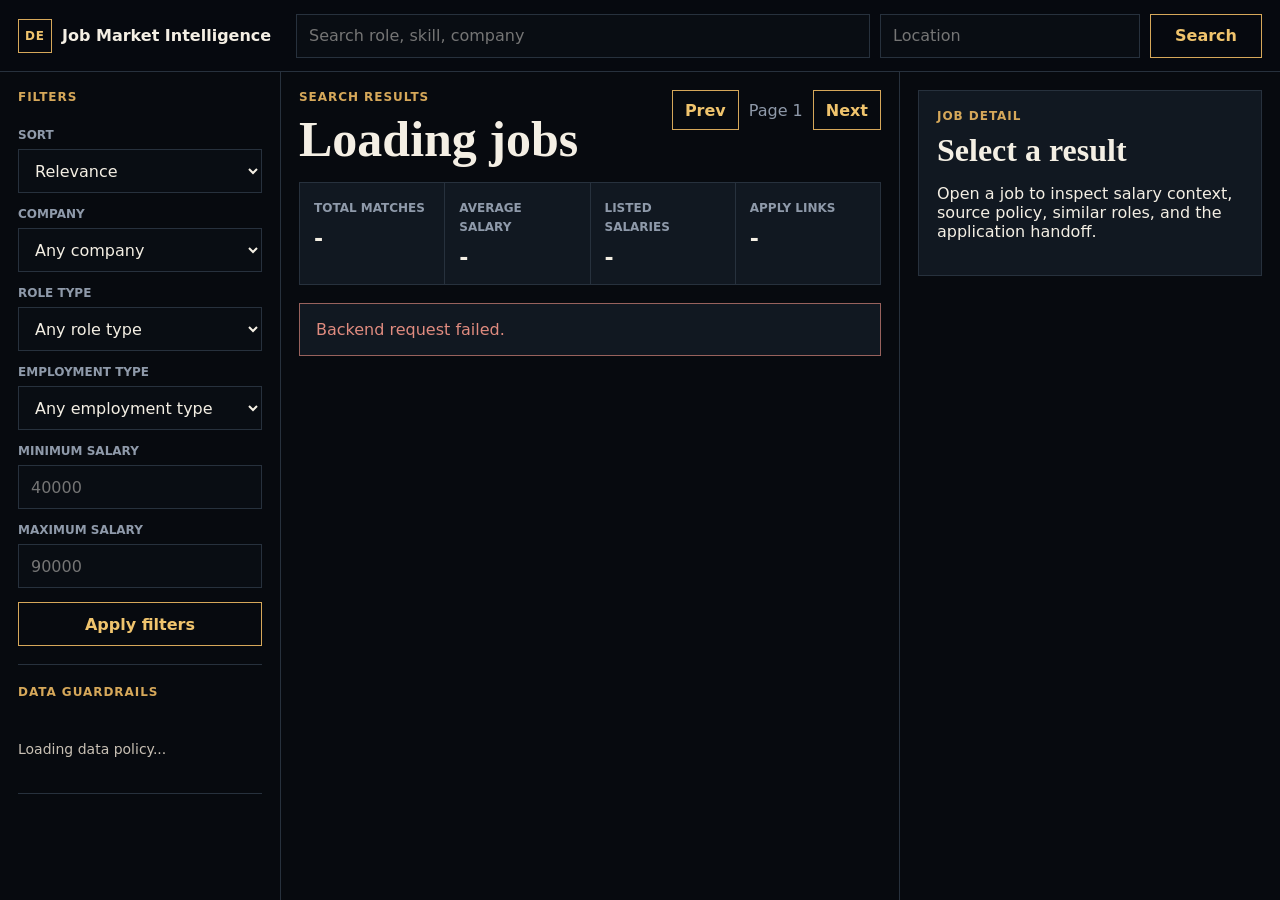
==== job-intelligence/results.html @ 81017dcb "Add frontend progress and decisions documentation" ====
<!doctype html>
<html lang="en">
<head>
  <meta charset="utf-8">
  <meta name="viewport" content="width=device-width, initial-scale=1">
  <title>Search Results | German Job Market Intelligence</title>
  <link rel="stylesheet" href="/job-intelligence/css/base.css">
  <link rel="stylesheet" href="/job-intelligence/css/results.css">
</head>
<body class="results-page">
  <header class="app-header">
    <a class="brand" href="/" aria-label="German Job Market Intelligence">
      <span class="brand-mark">DE</span>
      <span>Job Market Intelligence</span>
    </a>
    <form id="top-search-form" class="top-search" aria-label="Update search">
      <input id="query" name="q" type="search" autocomplete="off" placeholder="Search role, skill, company">
      <input id="location" name="location" type="search" autocomplete="off" placeholder="Location">
      <button type="submit">Search</button>
    </form>
  </header>

  <main class="results-layout">
    <aside class="filter-rail" aria-label="Search filters">
      <div class="rail-section">
        <p class="eyebrow">Filters</p>
        <label class="field">
          <span>Sort</span>
          <select id="sort">
            <option value="relevance">Relevance</option>
            <option value="salary_desc">Salary high to low</option>
            <option value="salary_asc">Salary low to high</option>
            <option value="posted_desc">Newest</option>
            <option value="company">Company</option>
            <option value="title">Title</option>
          </select>
        </label>
        <label class="field">
          <span>Company</span>
          <select id="company"><option value="">Any company</option></select>
        </label>
        <label class="field">
          <span>Role type</span>
          <select id="role-type"><option value="">Any role type</option></select>
        </label>
        <label class="field">
          <span>Employment type</span>
          <select id="employment-type"><option value="">Any employment type</option></select>
        </label>
        <label class="field">
          <span>Minimum salary</span>
          <input id="salary-min" type="number" min="0" step="1000" placeholder="40000">
        </label>
        <label class="field">
          <span>Maximum salary</span>
          <input id="salary-max" type="number" min="0" step="1000" placeholder="90000">
        </label>
        <button id="apply-filters" class="secondary-action" type="button">Apply filters</button>
      </div>

      <div class="rail-section source-note">
        <p class="eyebrow">Data guardrails</p>
        <p id="governance-note">Loading data policy...</p>
      </div>
    </aside>

    <section class="results-column" aria-live="polite">
      <div class="results-toolbar">
        <div>
          <p class="eyebrow" id="search-label">Search results</p>
          <h1 id="results-title">Loading jobs</h1>
        </div>
        <div class="pager">
          <button id="previous-page" type="button" aria-label="Previous page">Prev</button>
          <span id="page-label">Page 1</span>
          <button id="next-page" type="button" aria-label="Next page">Next</button>
        </div>
      </div>

      <div class="intelligence-strip" aria-label="Search intelligence">
        <article>
          <span>Total matches</span>
          <strong id="total-matches">-</strong>
        </article>
        <article>
          <span>Average salary</span>
          <strong id="average-salary">-</strong>
        </article>
        <article>
          <span>Listed salaries</span>
          <strong id="listed-salaries">-</strong>
        </article>
        <article>
          <span>Apply links</span>
          <strong id="apply-links">-</strong>
        </article>
      </div>

      <div id="status-message" class="status-message" hidden></div>
      <div id="job-list" class="job-list"></div>
    </section>

    <aside class="detail-panel" aria-label="Selected job detail">
      <div id="detail-empty" class="detail-empty">
        <p class="eyebrow">Job detail</p>
        <h2>Select a result</h2>
        <p>Open a job to inspect salary context, source policy, similar roles, and the application handoff.</p>
      </div>
      <div id="detail-content" hidden></div>
    </aside>
  </main>

  <script src="/job-intelligence/js/api.js" defer></script>
  <script src="/job-intelligence/js/results.js" defer></script>
</body>
</html>
---- job-intelligence/css/base.css ----
:root {
  color-scheme: dark;
  --bg: #070a0f;
  --bg-elevated: #0d121a;
  --panel: #111821;
  --panel-strong: #151d28;
  --line: #27313d;
  --line-bright: #3a4654;
  --text: #f4efe4;
  --text-soft: #c8c0b4;
  --muted: #8f9aaa;
  --amber: #d6a85a;
  --amber-strong: #f0c46d;
  --blue: #7fa7c9;
  --danger: #e08b7f;
  --success: #95c9a2;
  --shadow: rgba(0, 0, 0, 0.34);
  --serif: Georgia, "Times New Roman", serif;
  --sans: Inter, ui-sans-serif, system-ui, -apple-system, BlinkMacSystemFont, "Segoe UI", sans-serif;
}

* {
  box-sizing: border-box;
}

html {
  min-height: 100%;
  background: var(--bg);
}

body {
  min-height: 100%;
  margin: 0;
  background: var(--bg);
  color: var(--text);
  font-family: var(--sans);
  letter-spacing: 0;
}

a {
  color: inherit;
}

button,
input,
select {
  font: inherit;
}

button {
  cursor: pointer;
}

button:disabled {
  cursor: not-allowed;
  opacity: 0.45;
}

input,
select {
  width: 100%;
  min-height: 44px;
  border: 1px solid var(--line);
  background: #090d13;
  color: var(--text);
  padding: 0 12px;
  border-radius: 0;
  outline: none;
}

input:focus,
select:focus {
  border-color: var(--amber);
}

.brand {
  display: inline-flex;
  align-items: center;
  gap: 10px;
  color: var(--text);
  text-decoration: none;
  font-weight: 800;
}

.brand-mark {
  display: grid;
  width: 34px;
  height: 34px;
  place-items: center;
  border: 1px solid var(--amber);
  color: var(--amber-strong);
  font-size: 12px;
  letter-spacing: 0.08em;
}

.eyebrow {
  margin: 0 0 10px;
  color: var(--amber);
  font-size: 12px;
  font-weight: 800;
  letter-spacing: 0.08em;
  text-transform: uppercase;
}

.field {
  display: grid;
  gap: 7px;
}

.field span {
  color: var(--muted);
  font-size: 12px;
  font-weight: 800;
  text-transform: uppercase;
}

.primary-action,
.secondary-action {
  min-height: 44px;
  border: 1px solid var(--amber);
  background: var(--amber);
  color: #0c0b08;
  padding: 0 16px;
  font-weight: 900;
}

.secondary-action {
  background: transparent;
  color: var(--amber-strong);
}

.status-message {
  border: 1px solid var(--line);
  background: var(--panel);
  color: var(--text-soft);
  padding: 16px;
}

.status-message.error {
  border-color: rgba(224, 139, 127, 0.65);
  color: var(--danger);
}

@media (max-width: 680px) {
  .brand {
    font-size: 14px;
  }
}
---- job-intelligence/css/results.css ----
.results-page {
  min-height: 100vh;
}

.app-header {
  position: sticky;
  top: 0;
  z-index: 20;
  min-height: 72px;
  display: grid;
  grid-template-columns: 260px minmax(0, 1fr);
  gap: 18px;
  align-items: center;
  padding: 12px 18px;
  border-bottom: 1px solid var(--line);
  background: rgba(7, 10, 15, 0.96);
}

.top-search {
  display: grid;
  grid-template-columns: minmax(220px, 1fr) minmax(150px, 260px) 112px;
  gap: 10px;
}

.top-search button,
.pager button,
.job-open,
.apply-link {
  min-height: 40px;
  border: 1px solid var(--amber);
  background: transparent;
  color: var(--amber-strong);
  padding: 0 12px;
  font-weight: 850;
}

.results-layout {
  display: grid;
  grid-template-columns: 280px minmax(420px, 1fr) 380px;
  gap: 1px;
  min-height: calc(100vh - 72px);
  background: var(--line);
}

.filter-rail,
.results-column,
.detail-panel {
  background: var(--bg);
}

.filter-rail {
  padding: 18px;
}

.rail-section {
  display: grid;
  gap: 14px;
  border-bottom: 1px solid var(--line);
  padding-bottom: 18px;
  margin-bottom: 18px;
}

.source-note {
  color: var(--text-soft);
  font-size: 14px;
  line-height: 1.52;
}

.results-column {
  padding: 18px;
}

.results-toolbar {
  display: flex;
  justify-content: space-between;
  gap: 18px;
  align-items: start;
}

.results-toolbar h1 {
  margin: 0;
  font-family: var(--serif);
  font-size: clamp(30px, 4vw, 50px);
  line-height: 1;
  letter-spacing: 0;
}

.pager {
  display: inline-flex;
  align-items: center;
  gap: 10px;
  color: var(--muted);
  white-space: nowrap;
}

.intelligence-strip {
  display: grid;
  grid-template-columns: repeat(4, minmax(0, 1fr));
  gap: 1px;
  margin: 18px 0;
  border: 1px solid var(--line);
  background: var(--line);
}

.intelligence-strip article {
  min-height: 86px;
  background: var(--panel);
  padding: 14px;
}

.intelligence-strip span {
  color: var(--muted);
  font-size: 12px;
  font-weight: 850;
  text-transform: uppercase;
}

.intelligence-strip strong {
  display: block;
  margin-top: 10px;
  font-size: 22px;
}

.job-list {
  display: grid;
  gap: 10px;
}

.job-card {
  display: grid;
  gap: 12px;
  border: 1px solid var(--line);
  background: var(--panel);
  padding: 16px;
}

.job-card.active {
  border-color: var(--amber);
}

.job-head {
  display: flex;
  justify-content: space-between;
  gap: 18px;
  align-items: flex-start;
}

.job-title {
  margin: 0;
  font-family: var(--serif);
  font-size: 24px;
  line-height: 1.1;
}

.job-meta,
.job-description,
.match-reasons,
.salary-note {
  color: var(--text-soft);
  line-height: 1.48;
}

.job-meta {
  margin-top: 6px;
  font-size: 14px;
}

.salary-block {
  min-width: 152px;
  text-align: right;
}

.salary-label {
  display: block;
  color: var(--amber-strong);
  font-weight: 900;
}

.salary-type {
  color: var(--muted);
  font-size: 12px;
  text-transform: uppercase;
}

.tags,
.job-actions,
.detail-actions {
  display: flex;
  flex-wrap: wrap;
  gap: 8px;
}

.tag {
  display: inline-flex;
  min-height: 28px;
  align-items: center;
  border: 1px solid var(--line);
  color: var(--text-soft);
  padding: 0 8px;
  font-size: 12px;
}

.job-actions {
  justify-content: space-between;
  align-items: center;
  border-top: 1px solid var(--line);
  padding-top: 12px;
}

.detail-panel {
  position: sticky;
  top: 72px;
  height: calc(100vh - 72px);
  overflow: auto;
  padding: 18px;
}

.detail-empty,
.detail-card {
  border: 1px solid var(--line);
  background: var(--panel);
  padding: 18px;
}

.detail-empty h2,
.detail-card h2 {
  margin: 0;
  font-family: var(--serif);
  font-size: 32px;
  line-height: 1.08;
}

.detail-section {
  margin-top: 20px;
  border-top: 1px solid var(--line);
  padding-top: 16px;
}

.detail-section h3 {
  margin: 0 0 10px;
  color: var(--amber);
  font-size: 13px;
  text-transform: uppercase;
}

.detail-row {
  display: flex;
  justify-content: space-between;
  gap: 14px;
  padding: 9px 0;
  border-bottom: 1px solid rgba(39, 49, 61, 0.72);
}

.detail-row span {
  color: var(--muted);
}

.detail-row strong {
  text-align: right;
}

.similar-list {
  display: grid;
  gap: 8px;
}

.similar-item {
  border: 1px solid var(--line);
  background: #0a0f16;
  padding: 10px;
}

@media (max-width: 1180px) {
  .results-layout {
    grid-template-columns: 250px minmax(0, 1fr);
  }

  .detail-panel {
    grid-column: 1 / -1;
    position: static;
    height: auto;
  }
}

@media (max-width: 820px) {
  .app-header,
  .top-search,
  .results-layout,
  .intelligence-strip {
    grid-template-columns: 1fr;
  }

  .results-toolbar,
  .job-head {
    flex-direction: column;
  }

  .salary-block {
    min-width: 0;
    text-align: left;
  }
}
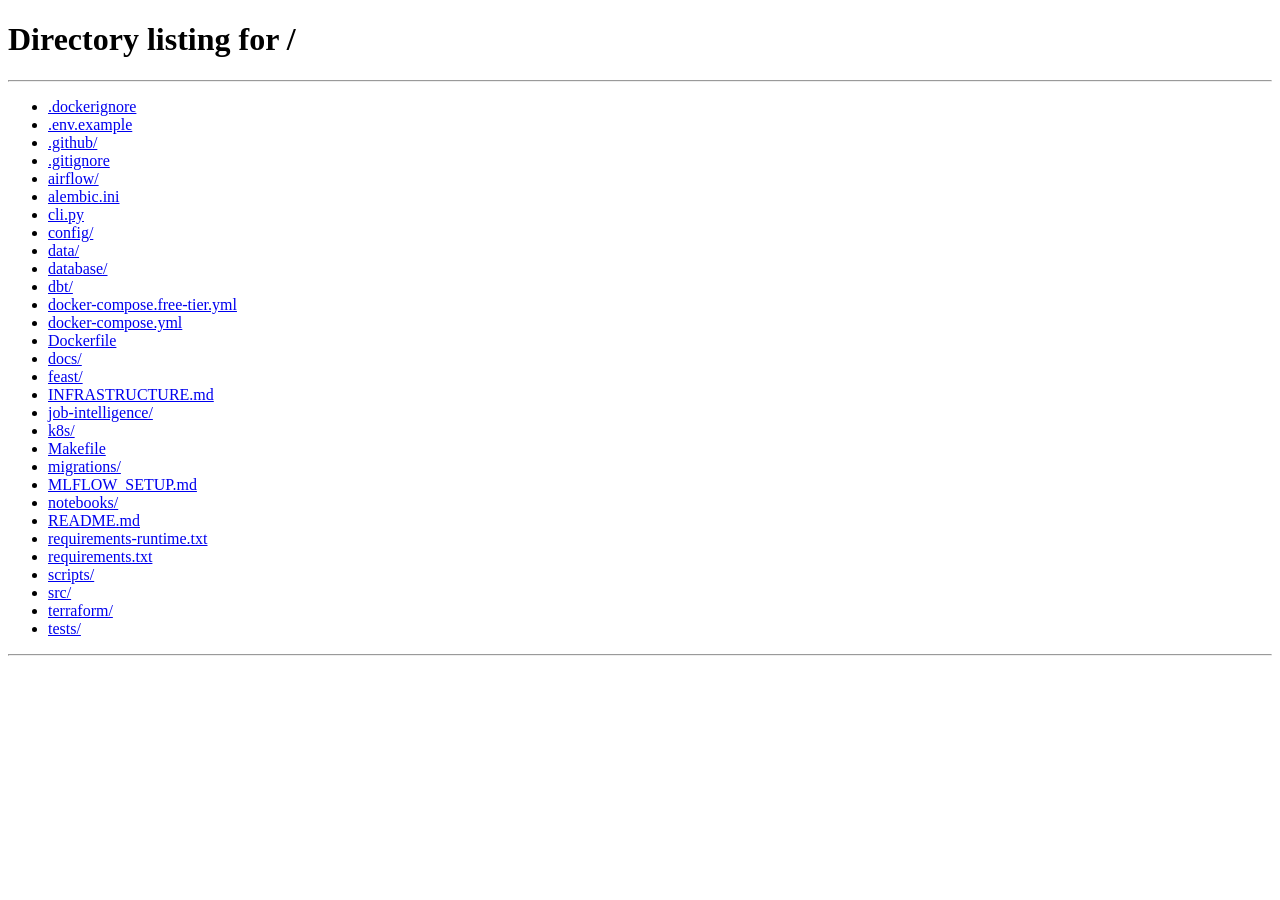
==== commit 37df38d9: "Polished frontend and progress documentation" ====
--- a/job-intelligence/results.html
+++ b/job-intelligence/results.html
@@ -1,9 +1,9 @@
 <!doctype html>
-<html lang="en">
+<html lang="de">
 <head>
   <meta charset="utf-8">
   <meta name="viewport" content="width=device-width, initial-scale=1">
-  <title>Search Results | German Job Market Intelligence</title>
+  <title>Suchergebnisse | Job Market Intelligence</title>
   <link rel="stylesheet" href="/job-intelligence/css/base.css">
   <link rel="stylesheet" href="/job-intelligence/css/results.css">
 </head>
@@ -13,85 +13,85 @@
       <span class="brand-mark">DE</span>
       <span>Job Market Intelligence</span>
     </a>
-    <form id="top-search-form" class="top-search" aria-label="Update search">
-      <input id="query" name="q" type="search" autocomplete="off" placeholder="Search role, skill, company">
-      <input id="location" name="location" type="search" autocomplete="off" placeholder="Location">
-      <button type="submit">Search</button>
+    <form id="top-search-form" class="top-search" aria-label="Suche aktualisieren">
+      <input id="query" name="q" type="search" autocomplete="off" placeholder="Beruf, Kompetenz, Unternehmen">
+      <input id="location" name="location" type="search" autocomplete="off" placeholder="Ort">
+      <button id="top-search-button" type="submit">Suchen</button>
     </form>
   </header>
 
   <main class="results-layout">
-    <aside class="filter-rail" aria-label="Search filters">
+    <aside class="filter-rail" aria-label="Suchfilter">
       <div class="rail-section">
-        <p class="eyebrow">Filters</p>
+        <p class="eyebrow" data-i18n="filtersEyebrow">Filter</p>
         <label class="field">
-          <span>Sort</span>
+          <span data-i18n="sortLabel">Sortierung</span>
           <select id="sort">
-            <option value="relevance">Relevance</option>
-            <option value="salary_desc">Salary high to low</option>
-            <option value="salary_asc">Salary low to high</option>
-            <option value="posted_desc">Newest</option>
-            <option value="company">Company</option>
-            <option value="title">Title</option>
+            <option value="relevance">Relevanz</option>
+            <option value="salary_desc">Gehalt absteigend</option>
+            <option value="salary_asc">Gehalt aufsteigend</option>
+            <option value="posted_desc">Neueste zuerst</option>
+            <option value="company">Unternehmen</option>
+            <option value="title">Berufsbezeichnung</option>
           </select>
         </label>
         <label class="field">
-          <span>Company</span>
-          <select id="company"><option value="">Any company</option></select>
+          <span data-i18n="companyLabel">Unternehmen</span>
+          <select id="company"><option value="">Alle Unternehmen</option></select>
         </label>
         <label class="field">
-          <span>Role type</span>
-          <select id="role-type"><option value="">Any role type</option></select>
+          <span data-i18n="roleTypeLabel">Berufsfeld</span>
+          <select id="role-type"><option value="">Alle Berufsfelder</option></select>
         </label>
         <label class="field">
-          <span>Employment type</span>
-          <select id="employment-type"><option value="">Any employment type</option></select>
+          <span data-i18n="employmentLabel">Anstellungsart</span>
+          <select id="employment-type"><option value="">Alle Anstellungsarten</option></select>
         </label>
         <label class="field">
-          <span>Minimum salary</span>
+          <span data-i18n="salaryMinLabel">Mindestgehalt</span>
           <input id="salary-min" type="number" min="0" step="1000" placeholder="40000">
         </label>
         <label class="field">
-          <span>Maximum salary</span>
+          <span data-i18n="salaryMaxLabel">Maximalgehalt</span>
           <input id="salary-max" type="number" min="0" step="1000" placeholder="90000">
         </label>
-        <button id="apply-filters" class="secondary-action" type="button">Apply filters</button>
+        <button id="apply-filters" class="secondary-action" type="button">Filter anwenden</button>
       </div>
 
       <div class="rail-section source-note">
-        <p class="eyebrow">Data guardrails</p>
-        <p id="governance-note">Loading data policy...</p>
+        <p class="eyebrow" data-i18n="sourceEyebrow">Datenquellen</p>
+        <p id="governance-note">Datenhinweis wird geladen...</p>
       </div>
     </aside>
 
     <section class="results-column" aria-live="polite">
       <div class="results-toolbar">
         <div>
-          <p class="eyebrow" id="search-label">Search results</p>
-          <h1 id="results-title">Loading jobs</h1>
+          <p class="eyebrow" id="search-label">Suchergebnisse</p>
+          <h1 id="results-title">Stellen werden geladen</h1>
         </div>
         <div class="pager">
-          <button id="previous-page" type="button" aria-label="Previous page">Prev</button>
+          <button id="previous-page" type="button" aria-label="Vorherige Seite">Zurueck</button>
           <span id="page-label">Page 1</span>
-          <button id="next-page" type="button" aria-label="Next page">Next</button>
+          <button id="next-page" type="button" aria-label="Naechste Seite">Weiter</button>
         </div>
       </div>
 
-      <div class="intelligence-strip" aria-label="Search intelligence">
+      <div class="intelligence-strip" aria-label="Suchkontext">
         <article>
-          <span>Total matches</span>
+          <span data-i18n="totalMatches">Treffer</span>
           <strong id="total-matches">-</strong>
         </article>
         <article>
-          <span>Average salary</span>
+          <span data-i18n="averageSalary">Durchschnittsgehalt</span>
           <strong id="average-salary">-</strong>
         </article>
         <article>
-          <span>Listed salaries</span>
+          <span data-i18n="listedSalaries">Ausgewiesene Gehaelter</span>
           <strong id="listed-salaries">-</strong>
         </article>
         <article>
-          <span>Apply links</span>
+          <span data-i18n="applyLinks">Bewerbungslinks</span>
           <strong id="apply-links">-</strong>
         </article>
       </div>
@@ -100,11 +100,11 @@
       <div id="job-list" class="job-list"></div>
     </section>
 
-    <aside class="detail-panel" aria-label="Selected job detail">
+    <aside class="detail-panel" aria-label="Ausgewaehlte Stelle">
       <div id="detail-empty" class="detail-empty">
-        <p class="eyebrow">Job detail</p>
-        <h2>Select a result</h2>
-        <p>Open a job to inspect salary context, source policy, similar roles, and the application handoff.</p>
+        <p class="eyebrow">Stellendetail</p>
+        <h2>Waehlen Sie eine Stelle aus</h2>
+        <p>Oeffnen Sie ein Ergebnis fuer Gehaltskontext, aehnliche Rollen und den direkten Bewerbungsweg.</p>
       </div>
       <div id="detail-content" hidden></div>
     </aside>
--- a/job-intelligence/css/base.css
+++ b/job-intelligence/css/base.css
@@ -15,6 +15,8 @@
   --danger: #e08b7f;
   --success: #95c9a2;
   --shadow: rgba(0, 0, 0, 0.34);
+  --shadow-strong: rgba(0, 0, 0, 0.52);
+  --focus: rgba(240, 196, 109, 0.28);
   --serif: Georgia, "Times New Roman", serif;
   --sans: Inter, ui-sans-serif, system-ui, -apple-system, BlinkMacSystemFont, "Segoe UI", sans-serif;
 }
@@ -31,7 +33,9 @@
 body {
   min-height: 100%;
   margin: 0;
-  background: var(--bg);
+  background:
+    linear-gradient(180deg, rgba(13, 18, 26, 0.88), rgba(7, 10, 15, 1) 420px),
+    var(--bg);
   color: var(--text);
   font-family: var(--sans);
   letter-spacing: 0;
@@ -49,6 +53,7 @@
 
 button {
   cursor: pointer;
+  transition: border-color 140ms ease, color 140ms ease, background 140ms ease, transform 140ms ease, box-shadow 140ms ease;
 }
 
 button:disabled {
@@ -66,11 +71,21 @@
   padding: 0 12px;
   border-radius: 0;
   outline: none;
+  transition: border-color 140ms ease, box-shadow 140ms ease, background 140ms ease;
 }
 
 input:focus,
 select:focus {
   border-color: var(--amber);
+  box-shadow: 0 0 0 3px var(--focus);
+}
+
+a:focus-visible,
+button:focus-visible,
+input:focus-visible,
+select:focus-visible {
+  outline: 2px solid var(--amber);
+  outline-offset: 2px;
 }
 
 .brand {
@@ -124,9 +139,20 @@
   font-weight: 900;
 }
 
+.primary-action:hover {
+  background: var(--amber-strong);
+  border-color: var(--amber-strong);
+  transform: translateY(-1px);
+}
+
 .secondary-action {
   background: transparent;
   color: var(--amber-strong);
+}
+
+.secondary-action:hover {
+  background: rgba(214, 168, 90, 0.08);
+  transform: translateY(-1px);
 }
 
 .status-message {
@@ -134,6 +160,7 @@
   background: var(--panel);
   color: var(--text-soft);
   padding: 16px;
+  line-height: 1.45;
 }
 
 .status-message.error {
@@ -141,6 +168,32 @@
   color: var(--danger);
 }
 
+.status-message.loading {
+  position: relative;
+  overflow: hidden;
+}
+
+.status-message.loading::after {
+  content: "";
+  position: absolute;
+  inset: auto 0 0;
+  height: 2px;
+  background: var(--amber);
+  animation: loading-bar 1.2s ease-in-out infinite;
+}
+
+@keyframes loading-bar {
+  0% {
+    transform: translateX(-100%);
+  }
+  50% {
+    transform: translateX(0);
+  }
+  100% {
+    transform: translateX(100%);
+  }
+}
+
 @media (max-width: 680px) {
   .brand {
     font-size: 14px;
--- a/job-intelligence/css/results.css
+++ b/job-intelligence/css/results.css
@@ -14,11 +14,12 @@
   padding: 12px 18px;
   border-bottom: 1px solid var(--line);
   background: rgba(7, 10, 15, 0.96);
+  backdrop-filter: blur(12px);
 }
 
 .top-search {
   display: grid;
-  grid-template-columns: minmax(220px, 1fr) minmax(150px, 260px) 112px;
+  grid-template-columns: minmax(260px, 1fr) minmax(170px, 300px) 112px;
   gap: 10px;
 }
 
@@ -34,9 +35,32 @@
   font-weight: 850;
 }
 
+.top-search button:hover,
+.pager button:hover,
+.job-open:hover,
+.apply-link:hover {
+  background: rgba(214, 168, 90, 0.1);
+  transform: translateY(-1px);
+}
+
+.apply-link {
+  display: inline-flex;
+  align-items: center;
+  justify-content: center;
+  text-decoration: none;
+  background: var(--amber);
+  color: #0c0b08;
+  min-width: 132px;
+}
+
+.apply-link:hover {
+  background: var(--amber-strong);
+  color: #0c0b08;
+}
+
 .results-layout {
   display: grid;
-  grid-template-columns: 280px minmax(420px, 1fr) 380px;
+  grid-template-columns: 276px minmax(460px, 1fr) 392px;
   gap: 1px;
   min-height: calc(100vh - 72px);
   background: var(--line);
@@ -50,6 +74,7 @@
 
 .filter-rail {
   padding: 18px;
+  border-right: 1px solid var(--line);
 }
 
 .rail-section {
@@ -106,6 +131,11 @@
   min-height: 86px;
   background: var(--panel);
   padding: 14px;
+  transition: background 140ms ease;
+}
+
+.intelligence-strip article:hover {
+  background: var(--panel-strong);
 }
 
 .intelligence-strip span {
@@ -131,11 +161,21 @@
   gap: 12px;
   border: 1px solid var(--line);
   background: var(--panel);
-  padding: 16px;
+  padding: 18px;
+  transition: border-color 140ms ease, background 140ms ease, box-shadow 140ms ease, transform 140ms ease;
+  animation: result-in 240ms ease both;
 }
 
 .job-card.active {
   border-color: var(--amber);
+  background: #131c27;
+  box-shadow: inset 3px 0 0 var(--amber), 0 16px 40px rgba(0, 0, 0, 0.18);
+}
+
+.job-card:hover {
+  border-color: var(--line-bright);
+  background: var(--panel-strong);
+  transform: translateY(-1px);
 }
 
 .job-head {
@@ -148,7 +188,7 @@
 .job-title {
   margin: 0;
   font-family: var(--serif);
-  font-size: 24px;
+  font-size: 25px;
   line-height: 1.1;
 }
 
@@ -160,6 +200,10 @@
   line-height: 1.48;
 }
 
+.job-description {
+  margin: 0;
+}
+
 .job-meta {
   margin-top: 6px;
   font-size: 14px;
@@ -174,6 +218,7 @@
   display: block;
   color: var(--amber-strong);
   font-weight: 900;
+  font-size: 15px;
 }
 
 .salary-type {
@@ -198,6 +243,7 @@
   color: var(--text-soft);
   padding: 0 8px;
   font-size: 12px;
+  background: rgba(127, 167, 201, 0.05);
 }
 
 .job-actions {
@@ -213,13 +259,20 @@
   height: calc(100vh - 72px);
   overflow: auto;
   padding: 18px;
+  border-left: 1px solid var(--line);
 }
 
 .detail-empty,
 .detail-card {
   border: 1px solid var(--line);
   background: var(--panel);
-  padding: 18px;
+  padding: 20px;
+  box-shadow: 0 18px 48px rgba(0, 0, 0, 0.2);
+}
+
+.detail-empty p,
+.detail-card p {
+  line-height: 1.52;
 }
 
 .detail-empty h2,
@@ -268,6 +321,42 @@
   border: 1px solid var(--line);
   background: #0a0f16;
   padding: 10px;
+  transition: border-color 140ms ease, background 140ms ease;
+}
+
+.similar-item:hover {
+  border-color: var(--line-bright);
+  background: #0d131b;
+}
+
+.job-card.skeleton,
+.detail-card.skeleton {
+  min-height: 148px;
+  background:
+    linear-gradient(90deg, rgba(244, 239, 228, 0.03), rgba(214, 168, 90, 0.08), rgba(244, 239, 228, 0.03)),
+    var(--panel);
+  background-size: 220% 100%;
+  animation: skeleton-pass 1.3s ease-in-out infinite;
+}
+
+@keyframes result-in {
+  from {
+    opacity: 0;
+    transform: translateY(6px);
+  }
+  to {
+    opacity: 1;
+    transform: translateY(0);
+  }
+}
+
+@keyframes skeleton-pass {
+  0% {
+    background-position: 120% 0;
+  }
+  100% {
+    background-position: -120% 0;
+  }
 }
 
 @media (max-width: 1180px) {
@@ -279,6 +368,8 @@
     grid-column: 1 / -1;
     position: static;
     height: auto;
+    border-left: 0;
+    border-top: 1px solid var(--line);
   }
 }
 
@@ -295,8 +386,31 @@
     flex-direction: column;
   }
 
+  .filter-rail {
+    border-right: 0;
+  }
+
+  .results-column,
+  .detail-panel,
+  .filter-rail {
+    padding: 14px;
+  }
+
   .salary-block {
     min-width: 0;
     text-align: left;
   }
-}
+
+  .pager {
+    width: 100%;
+    justify-content: space-between;
+  }
+}
+
+@media (prefers-reduced-motion: reduce) {
+  .job-card,
+  .job-card.skeleton,
+  .detail-card.skeleton {
+    animation: none;
+  }
+}
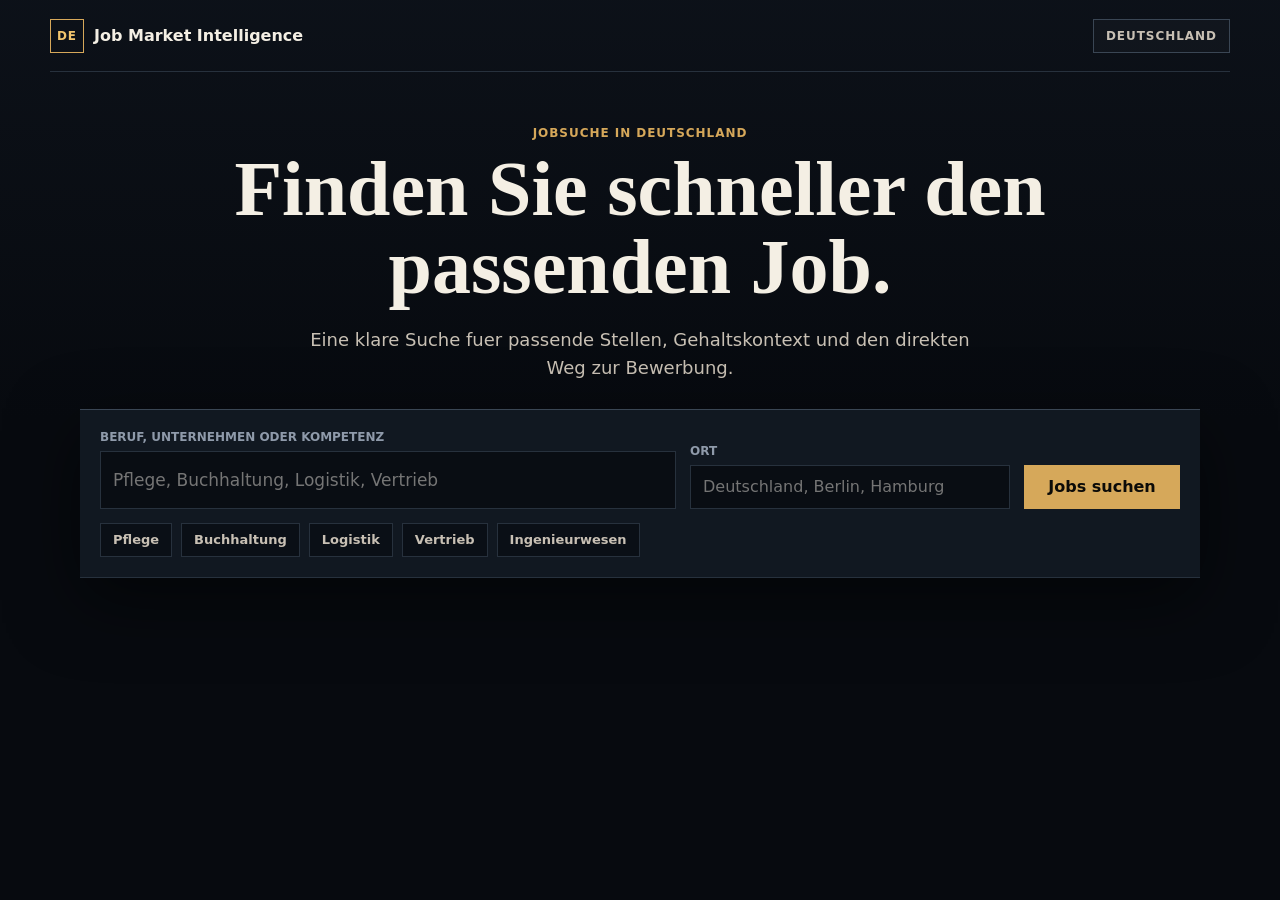
==== commit 8110d41a: "Updated static files for job intelligence" ====
--- a/job-intelligence/results.html
+++ b/job-intelligence/results.html
@@ -4,12 +4,12 @@
   <meta charset="utf-8">
   <meta name="viewport" content="width=device-width, initial-scale=1">
   <title>Suchergebnisse | Job Market Intelligence</title>
-  <link rel="stylesheet" href="/job-intelligence/css/base.css">
-  <link rel="stylesheet" href="/job-intelligence/css/results.css">
+  <link rel="stylesheet" href="css/base.css">
+  <link rel="stylesheet" href="css/results.css">
 </head>
 <body class="results-page">
   <header class="app-header">
-    <a class="brand" href="/" aria-label="German Job Market Intelligence">
+    <a class="brand" href="./" aria-label="German Job Market Intelligence">
       <span class="brand-mark">DE</span>
       <span>Job Market Intelligence</span>
     </a>
@@ -110,7 +110,7 @@
     </aside>
   </main>
 
-  <script src="/job-intelligence/js/api.js" defer></script>
-  <script src="/job-intelligence/js/results.js" defer></script>
+  <script src="js/api.js" defer></script>
+  <script src="js/results.js" defer></script>
 </body>
 </html>
